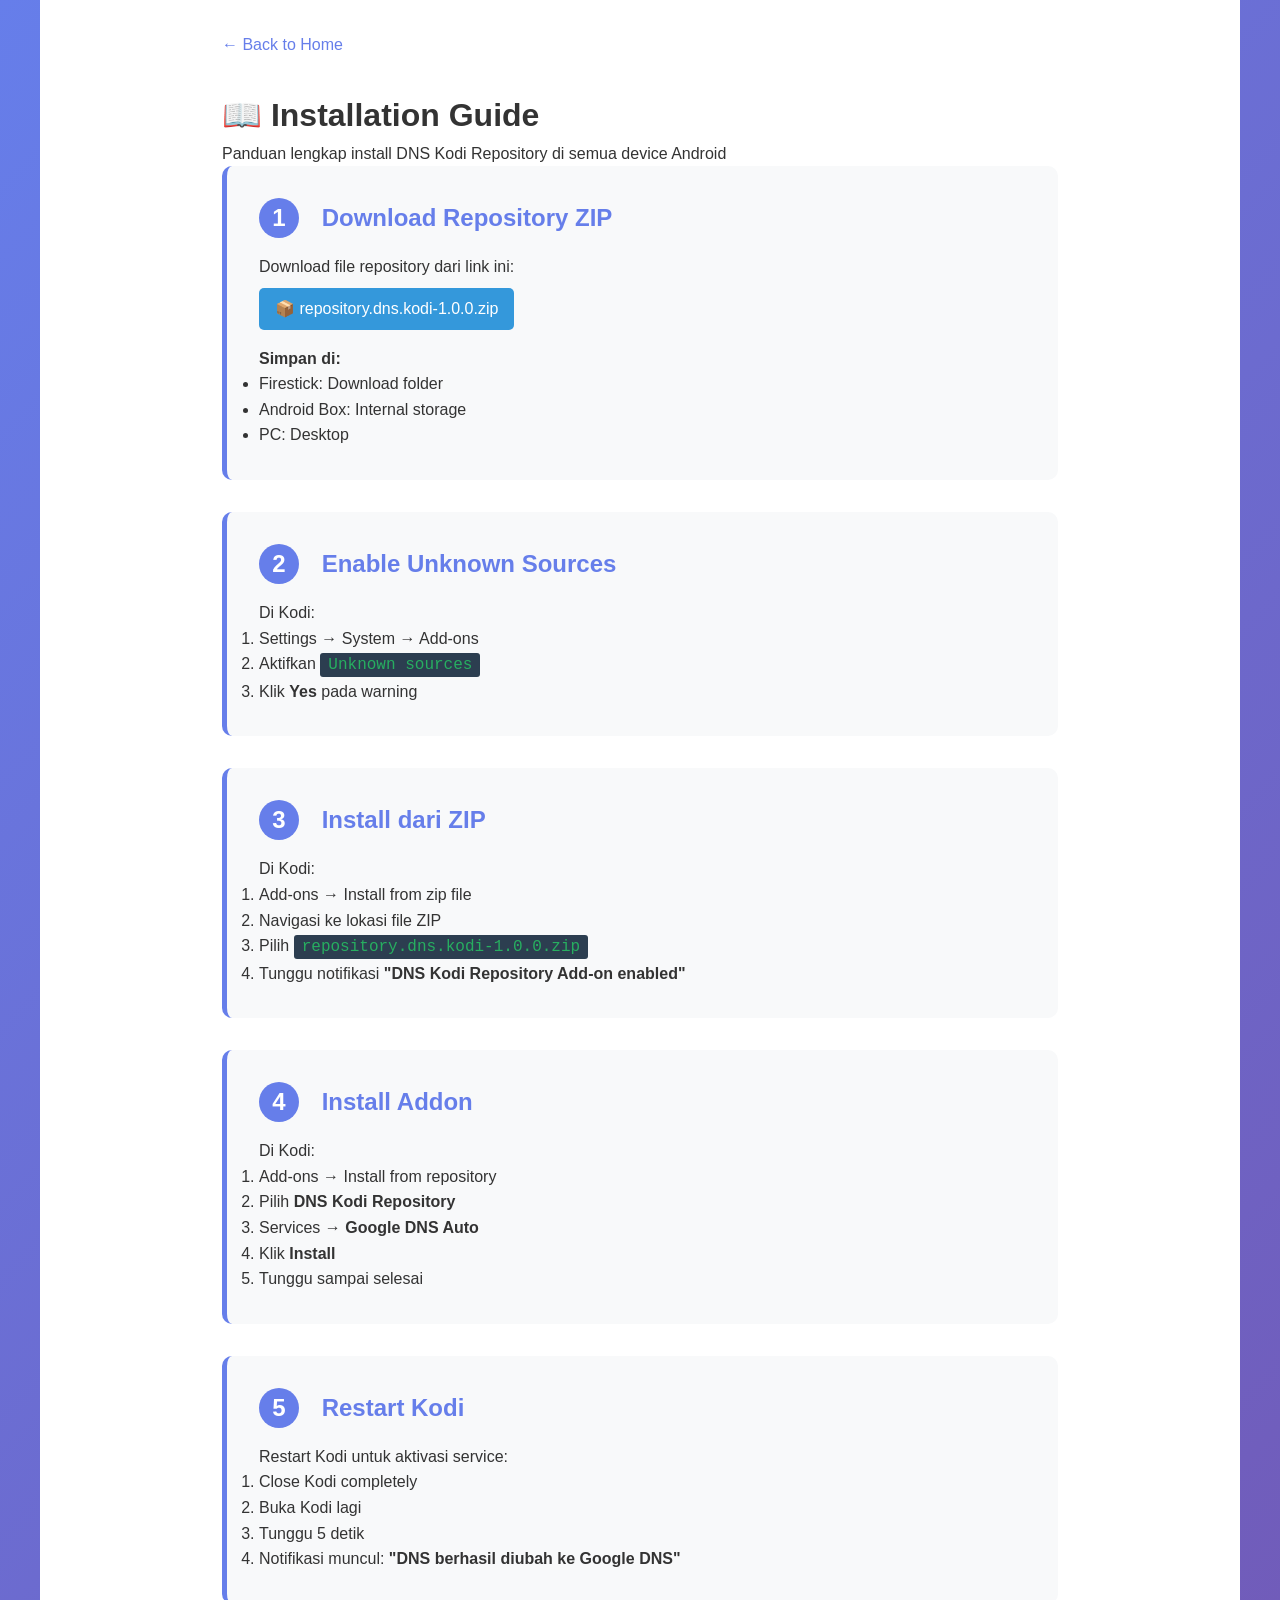
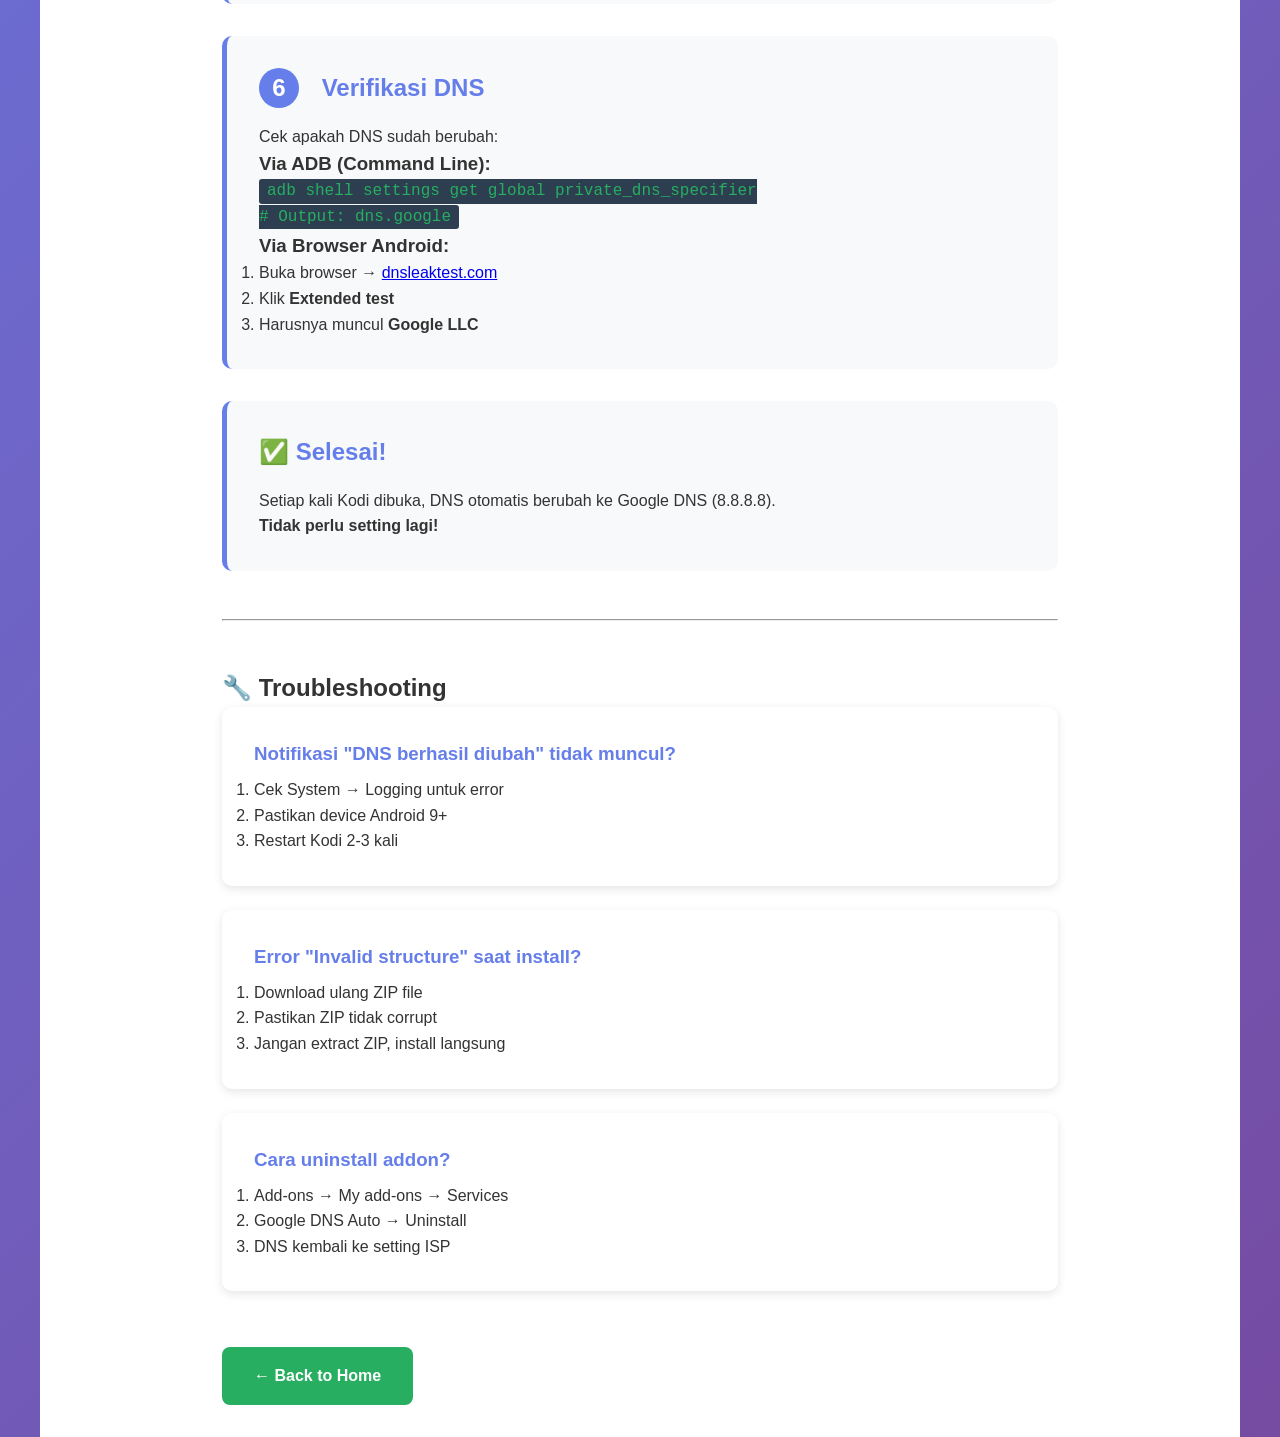
==== docs/install.html @ 75fb6b95 "Create installation guide for DNS Kodi Repository Added a comprehensive installation guide for the D" ====
<!DOCTYPE html>
<html lang="en">
<head>
    <meta charset="UTF-8">
    <meta name="viewport" content="width=device-width, initial-scale=1.0">
    <title>Installation Guide - DNS Kodi Repository</title>
    <link rel="stylesheet" href="css/style.css">
    <style>
        .guide-container {
            max-width: 900px;
            margin: 0 auto;
            padding: 2rem;
        }
        .step {
            background: #f8f9fa;
            padding: 2rem;
            border-radius: 10px;
            margin-bottom: 2rem;
            border-left: 5px solid #667eea;
        }
        .step h2 {
            color: #667eea;
            margin-bottom: 1rem;
        }
        .step-number {
            display: inline-block;
            background: #667eea;
            color: white;
            width: 40px;
            height: 40px;
            border-radius: 50%;
            text-align: center;
            line-height: 40px;
            font-weight: bold;
            margin-right: 1rem;
        }
        .screenshot {
            max-width: 100%;
            border-radius: 8px;
            box-shadow: 0 5px 15px rgba(0,0,0,0.2);
            margin: 1rem 0;
        }
        .back-link {
            display: inline-block;
            margin-bottom: 2rem;
            color: #667eea;
            text-decoration: none;
        }
    </style>
</head>
<body>
    <div class="container">
        <div class="guide-container">
            <a href="index.html" class="back-link">← Back to Home</a>
            
            <h1>📖 Installation Guide</h1>
            <p>Panduan lengkap install DNS Kodi Repository di semua device Android</p>

            <div class="step">
                <h2><span class="step-number">1</span> Download Repository ZIP</h2>
                <p>Download file repository dari link ini:</p>
                <a href="https://github.com/USERNAME/dns.kodi/raw/main/zips/repository.dns.kodi/repository.dns.kodi-1.0.0.zip" 
                   class="download-link" download>
                    📦 repository.dns.kodi-1.0.0.zip
                </a>
                <p style="margin-top: 1rem;"><strong>Simpan di:</strong></p>
                <ul>
                    <li>Firestick: Download folder</li>
                    <li>Android Box: Internal storage</li>
                    <li>PC: Desktop</li>
                </ul>
            </div>

            <div class="step">
                <h2><span class="step-number">2</span> Enable Unknown Sources</h2>
                <p>Di Kodi:</p>
                <ol>
                    <li>Settings → System → Add-ons</li>
                    <li>Aktifkan <code>Unknown sources</code></li>
                    <li>Klik <strong>Yes</strong> pada warning</li>
                </ol>
            </div>

            <div class="step">
                <h2><span class="step-number">3</span> Install dari ZIP</h2>
                <p>Di Kodi:</p>
                <ol>
                    <li>Add-ons → Install from zip file</li>
                    <li>Navigasi ke lokasi file ZIP</li>
                    <li>Pilih <code>repository.dns.kodi-1.0.0.zip</code></li>
                    <li>Tunggu notifikasi <strong>"DNS Kodi Repository Add-on enabled"</strong></li>
                </ol>
            </div>

            <div class="step">
                <h2><span class="step-number">4</span> Install Addon</h2>
                <p>Di Kodi:</p>
                <ol>
                    <li>Add-ons → Install from repository</li>
                    <li>Pilih <strong>DNS Kodi Repository</strong></li>
                    <li>Services → <strong>Google DNS Auto</strong></li>
                    <li>Klik <strong>Install</strong></li>
                    <li>Tunggu sampai selesai</li>
                </ol>
            </div>

            <div class="step">
                <h2><span class="step-number">5</span> Restart Kodi</h2>
                <p>Restart Kodi untuk aktivasi service:</p>
                <ol>
                    <li>Close Kodi completely</li>
                    <li>Buka Kodi lagi</li>
                    <li>Tunggu 5 detik</li>
                    <li>Notifikasi muncul: <strong>"DNS berhasil diubah ke Google DNS"</strong></li>
                </ol>
            </div>

            <div class="step">
                <h2><span class="step-number">6</span> Verifikasi DNS</h2>
                <p>Cek apakah DNS sudah berubah:</p>
                
                <h3>Via ADB (Command Line):</h3>
                <pre><code>adb shell settings get global private_dns_specifier
# Output: dns.google</code></pre>

                <h3>Via Browser Android:</h3>
                <ol>
                    <li>Buka browser → <a href="https://www.dnsleaktest.com" target="_blank">dnsleaktest.com</a></li>
                    <li>Klik <strong>Extended test</strong></li>
                    <li>Harusnya muncul <strong>Google LLC</strong></li>
                </ol>
            </div>

            <div class="step">
                <h2>✅ Selesai!</h2>
                <p>Setiap kali Kodi dibuka, DNS otomatis berubah ke Google DNS (8.8.8.8).</p>
                <p><strong>Tidak perlu setting lagi!</strong></p>
            </div>

            <hr style="margin: 3rem 0;">

            <h2>🔧 Troubleshooting</h2>

            <div class="faq-item">
                <h3>Notifikasi "DNS berhasil diubah" tidak muncul?</h3>
                <ol>
                    <li>Cek System → Logging untuk error</li>
                    <li>Pastikan device Android 9+</li>
                    <li>Restart Kodi 2-3 kali</li>
                </ol>
            </div>

            <div class="faq-item">
                <h3>Error "Invalid structure" saat install?</h3>
                <ol>
                    <li>Download ulang ZIP file</li>
                    <li>Pastikan ZIP tidak corrupt</li>
                    <li>Jangan extract ZIP, install langsung</li>
                </ol>
            </div>

            <div class="faq-item">
                <h3>Cara uninstall addon?</h3>
                <ol>
                    <li>Add-ons → My add-ons → Services</li>
                    <li>Google DNS Auto → Uninstall</li>
                    <li>DNS kembali ke setting ISP</li>
                </ol>
            </div>

            <a href="index.html" class="btn btn-primary" style="display: inline-block; margin-top: 2rem;">← Back to Home</a>
        </div>
    </div>
</body>
</html>
---- docs/css/style.css ----
/* Reset & Base */
* {
    margin: 0;
    padding: 0;
    box-sizing: border-box;
}

body {
    font-family: -apple-system, BlinkMacSystemFont, 'Segoe UI', Roboto, Oxygen, Ubuntu, sans-serif;
    line-height: 1.6;
    color: #333;
    background: linear-gradient(135deg, #667eea 0%, #764ba2 100%);
}

.container {
    max-width: 1200px;
    margin: 0 auto;
    background: white;
    min-height: 100vh;
}

/* Header */
header {
    background: #2c3e50;
    color: white;
    padding: 2rem;
    text-align: center;
}

header h1 {
    font-size: 2.5rem;
    margin-bottom: 0.5rem;
}

header p {
    color: #bdc3c7;
    font-size: 1.1rem;
}

nav {
    margin-top: 1.5rem;
    display: flex;
    justify-content: center;
    gap: 2rem;
    flex-wrap: wrap;
}

nav a {
    color: white;
    text-decoration: none;
    padding: 0.5rem 1rem;
    border-radius: 5px;
    transition: background 0.3s;
}

nav a:hover {
    background: rgba(255, 255, 255, 0.1);
}

/* Hero Section */
.hero {
    text-align: center;
    padding: 4rem 2rem;
    background: linear-gradient(135deg, #667eea 0%, #764ba2 100%);
    color: white;
}

.hero h2 {
    font-size: 2.5rem;
    margin-bottom: 1rem;
}

.subtitle {
    font-size: 1.3rem;
    margin-bottom: 2rem;
    opacity: 0.9;
}

.install-buttons {
    display: flex;
    gap: 1rem;
    justify-content: center;
    margin-bottom: 3rem;
    flex-wrap: wrap;
}

.btn {
    display: inline-block;
    padding: 1rem 2rem;
    border-radius: 8px;
    text-decoration: none;
    font-weight: bold;
    transition: transform 0.3s, box-shadow 0.3s;
}

.btn:hover {
    transform: translateY(-3px);
    box-shadow: 0 10px 20px rgba(0,0,0,0.2);
}

.btn-primary {
    background: #27ae60;
    color: white;
}

.btn-secondary {
    background: white;
    color: #667eea;
}

.btn-download {
    background: #3498db;
    color: white;
    width: 100%;
}

/* QR Code Section */
.qr-section {
    margin-top: 3rem;
    padding: 2rem;
    background: rgba(255, 255, 255, 0.1);
    border-radius: 10px;
    display: inline-block;
}

#qrcode {
    background: white;
    padding: 1rem;
    border-radius: 8px;
    margin: 1rem 0;
    display: inline-block;
}

.qr-url {
    font-family: monospace;
    font-size: 0.9rem;
    opacity: 0.8;
}

/* Features */
.features {
    padding: 4rem 2rem;
    background: #f8f9fa;
}

.features h2 {
    text-align: center;
    font-size: 2.5rem;
    margin-bottom: 3rem;
    color: #2c3e50;
}

.feature-grid {
    display: grid;
    grid-template-columns: repeat(auto-fit, minmax(250px, 1fr));
    gap: 2rem;
}

.feature-card {
    background: white;
    padding: 2rem;
    border-radius: 10px;
    box-shadow: 0 5px 15px rgba(0,0,0,0.1);
    text-align: center;
    transition: transform 0.3s;
}

.feature-card:hover {
    transform: translateY(-5px);
}

.feature-card .icon {
    font-size: 3rem;
    margin-bottom: 1rem;
}

.feature-card h3 {
    color: #667eea;
    margin-bottom: 0.5rem;
}

/* Installation */
.installation {
    padding: 4rem 2rem;
}

.installation h2 {
    text-align: center;
    font-size: 2.5rem;
    margin-bottom: 3rem;
    color: #2c3e50;
}

.install-method {
    background: #f8f9fa;
    padding: 2rem;
    border-radius: 10px;
    margin-bottom: 2rem;
}

.install-method h3 {
    color: #667eea;
    margin-bottom: 1rem;
}

.install-method ol {
    margin-left: 2rem;
}

.install-method li {
    margin-bottom: 1rem;
    line-height: 1.8;
}

code {
    background: #2c3e50;
    color: #27ae60;
    padding: 0.2rem 0.5rem;
    border-radius: 3px;
    font-family: 'Courier New', monospace;
}

.highlight {
    background: #f39c12;
    color: white;
}

.download-link {
    display: inline-block;
    background: #3498db;
    color: white;
    padding: 0.5rem 1rem;
    border-radius: 5px;
    text-decoration: none;
    margin-top: 0.5rem;
}

/* Downloads */
.downloads {
    padding: 4rem 2rem;
    background: #f8f9fa;
}

.downloads h2 {
    text-align: center;
    font-size: 2.5rem;
    margin-bottom: 3rem;
    color: #2c3e50;
}

.download-grid {
    display: grid;
    grid-template-columns: repeat(auto-fit, minmax(300px, 1fr));
    gap: 2rem;
}

.download-card {
    background: white;
    padding: 2rem;
    border-radius: 10px;
    box-shadow: 0 5px 15px rgba(0,0,0,0.1);
    text-align: center;
}

.download-card h3 {
    color: #667eea;
    margin-bottom: 0.5rem;
}

.version {
    color: #95a5a6;
    font-size: 0.9rem;
    margin-bottom: 1.5rem;
}

/* Devices */
.devices {
    padding: 4rem 2rem;
    text-align: center;
}

.devices h2 {
    font-size: 2.5rem;
    margin-bottom: 3rem;
    color: #2c3e50;
}

.device-list {
    display: grid;
    grid-template-columns: repeat(auto-fit, minmax(200px, 1fr));
    gap: 1rem;
    max-width: 800px;
    margin: 0 auto;
}

.device {
    background: #27ae60;
    color: white;
    padding: 1rem;
    border-radius: 8px;
    font-weight: bold;
}

/* FAQ */
.faq {
    padding: 4rem 2rem;
    background: #f8f9fa;
}

.faq h2 {
    text-align: center;
    font-size: 2.5rem;
    margin-bottom: 3rem;
    color: #2c3e50;
}

.faq-item {
    background: white;
    padding: 2rem;
    border-radius: 10px;
    margin-bottom: 1.5rem;
    box-shadow: 0 3px 10px rgba(0,0,0,0.1);
}

.faq-item h3 {
    color: #667eea;
    margin-bottom: 0.5rem;
}

.faq-item a {
    color: #3498db;
}

/* Footer */
footer {
    background: #2c3e50;
    color: white;
    text-align: center;
    padding: 2rem;
}

footer a {
    color: #3498db;
    text-decoration: none;
}

footer a:hover {
    text-decoration: underline;
}

.license {
    margin-top: 1rem;
    opacity: 0.7;
    font-size: 0.9rem;
}

/* Responsive */
@media (max-width: 768px) {
    .hero h2 {
        font-size: 1.8rem;
    }
    
    .subtitle {
        font-size: 1rem;
    }
    
    .install-buttons {
        flex-direction: column;
    }
    
    nav {
        gap: 1rem;
    }
}
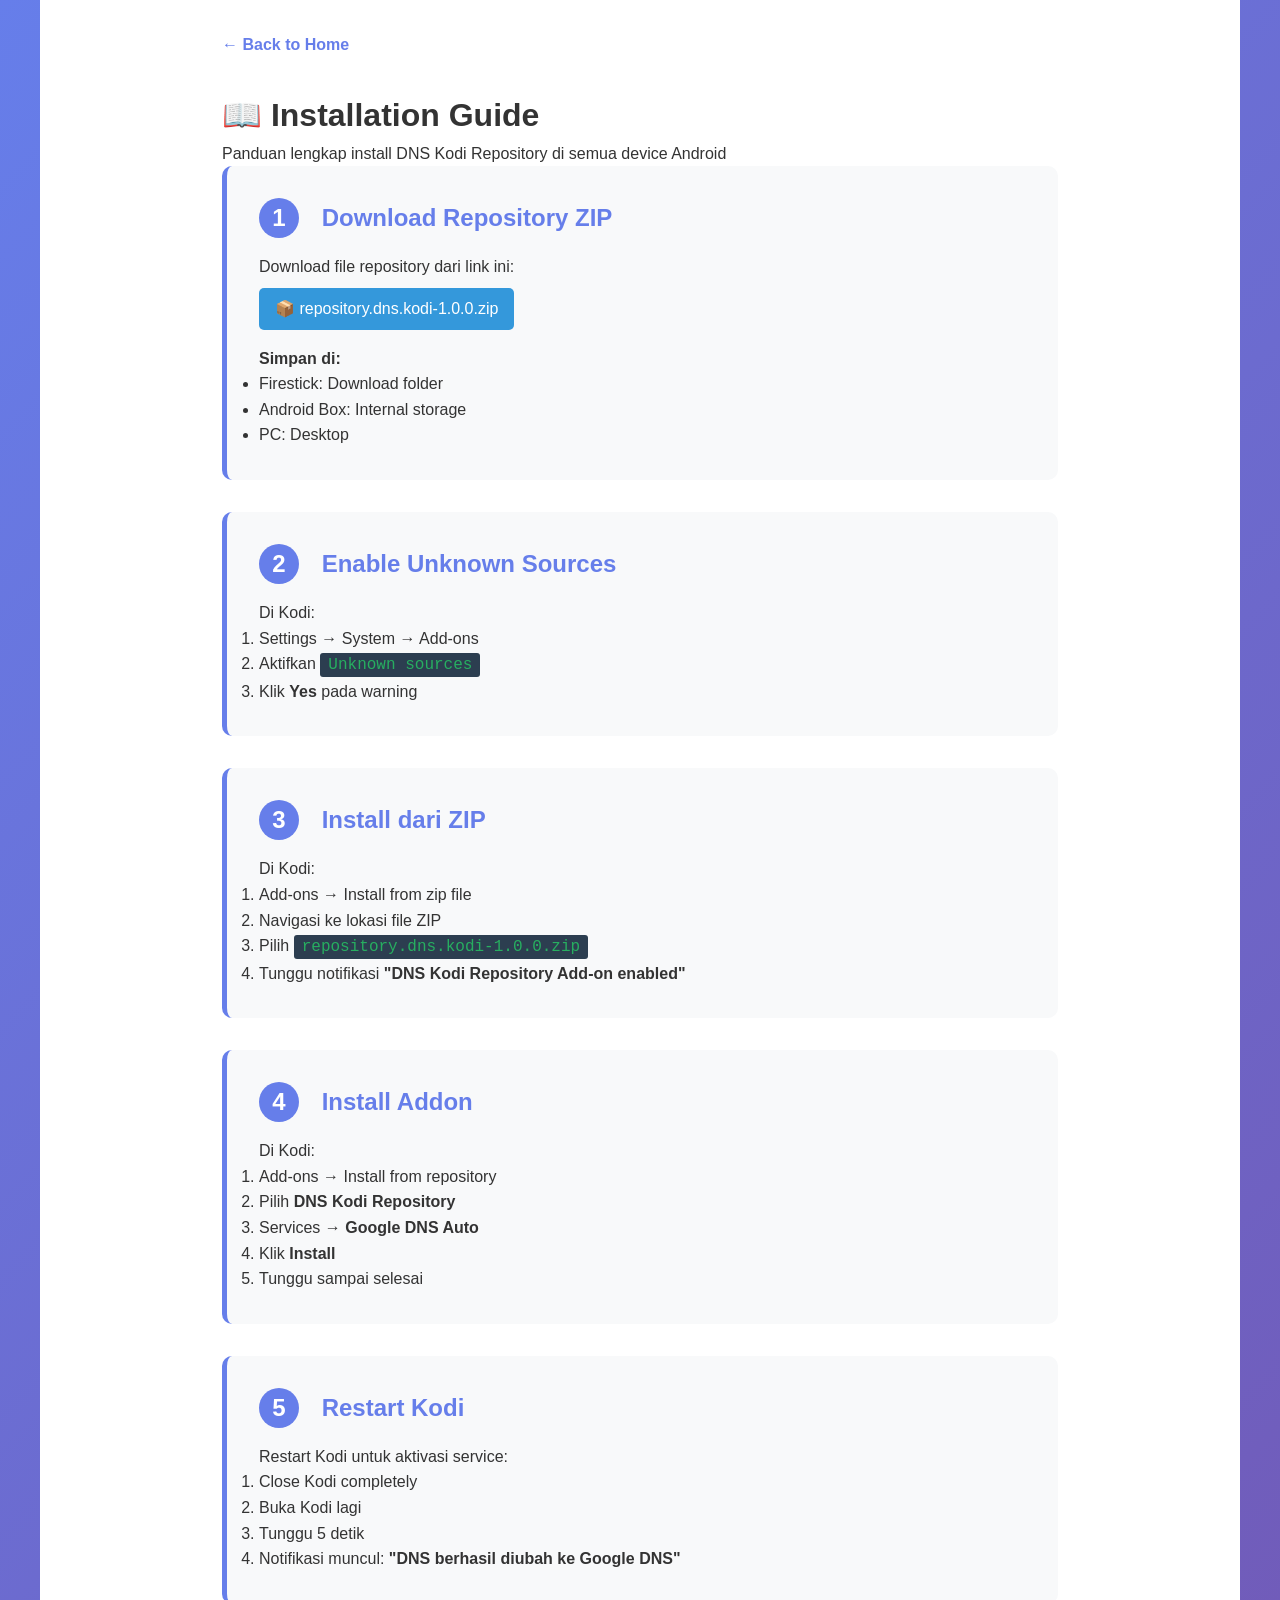
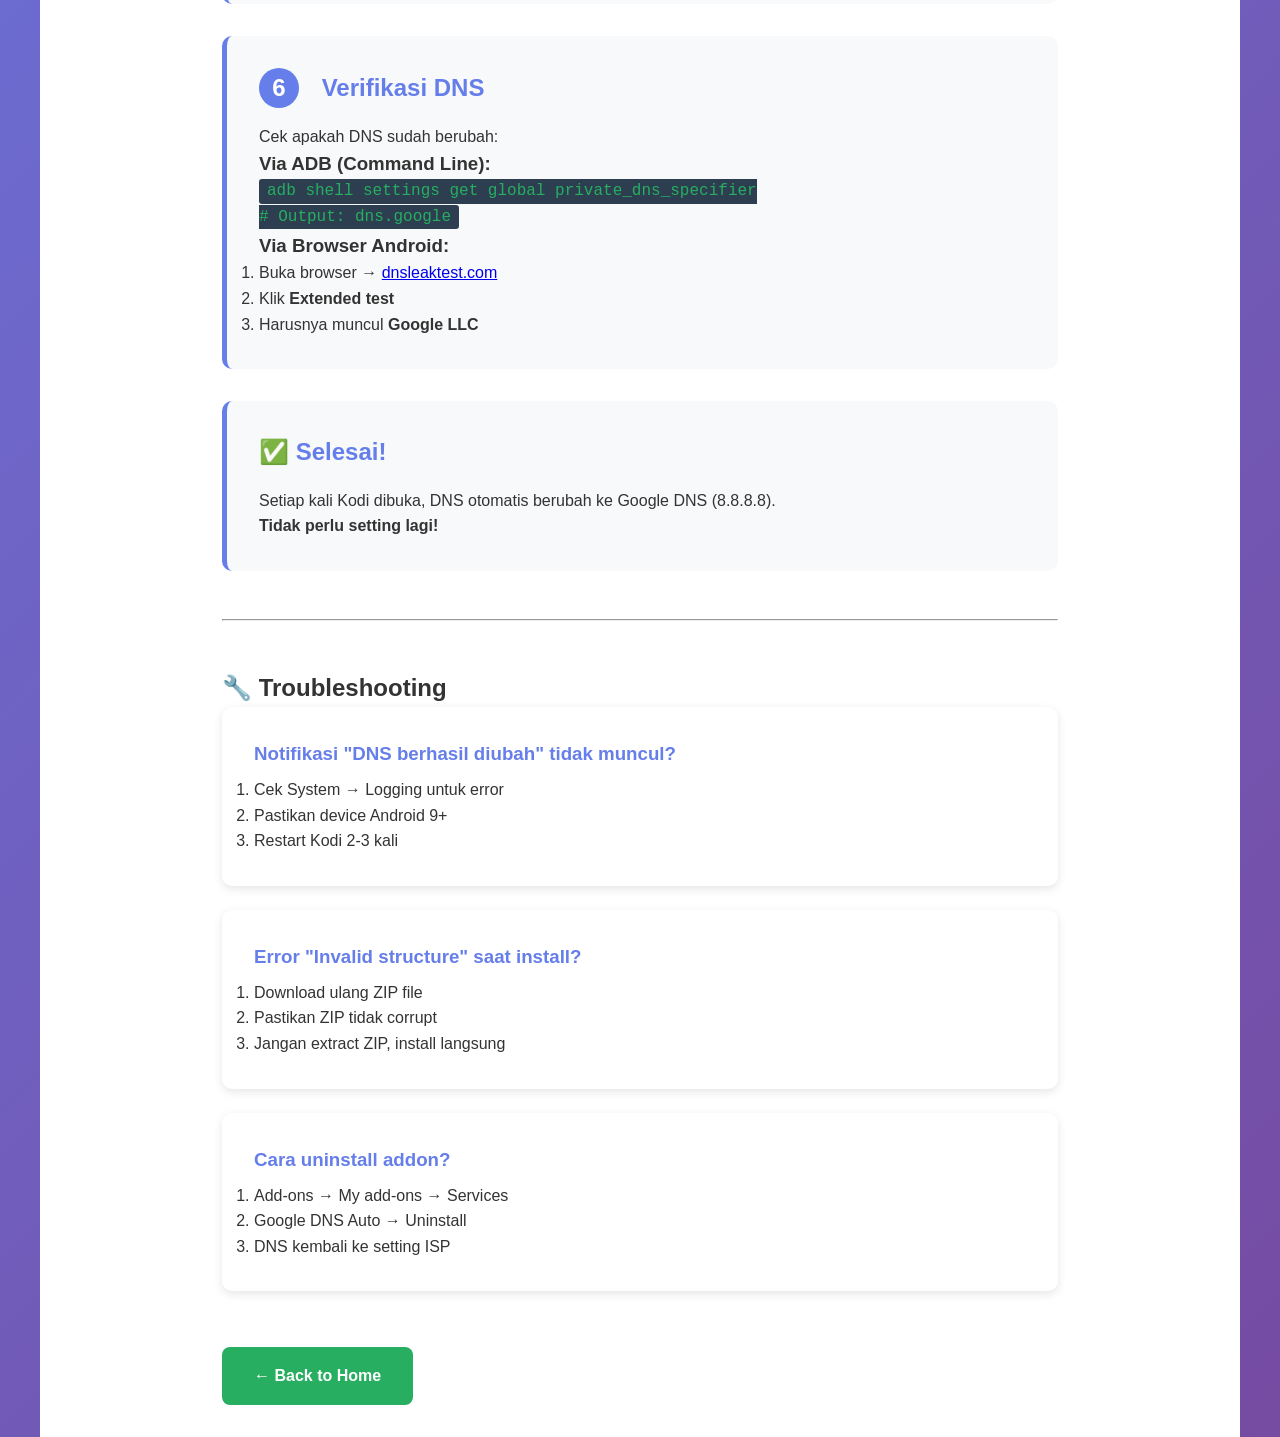
==== commit d6911d07: "Update install.html" ====
--- a/docs/install.html
+++ b/docs/install.html
@@ -34,17 +34,15 @@
             font-weight: bold;
             margin-right: 1rem;
         }
-        .screenshot {
-            max-width: 100%;
-            border-radius: 8px;
-            box-shadow: 0 5px 15px rgba(0,0,0,0.2);
-            margin: 1rem 0;
-        }
         .back-link {
             display: inline-block;
             margin-bottom: 2rem;
             color: #667eea;
             text-decoration: none;
+            font-weight: bold;
+        }
+        .back-link:hover {
+            text-decoration: underline;
         }
     </style>
 </head>
@@ -59,7 +57,7 @@
             <div class="step">
                 <h2><span class="step-number">1</span> Download Repository ZIP</h2>
                 <p>Download file repository dari link ini:</p>
-                <a href="https://github.com/USERNAME/dns.kodi/raw/main/zips/repository.dns.kodi/repository.dns.kodi-1.0.0.zip" 
+                <a href="https://github.com/wwwindonesiatv-blip/dns.kodi/raw/main/zips/repository.dns.kodi/repository.dns.kodi-1.0.0.zip" 
                    class="download-link" download>
                     📦 repository.dns.kodi-1.0.0.zip
                 </a>
